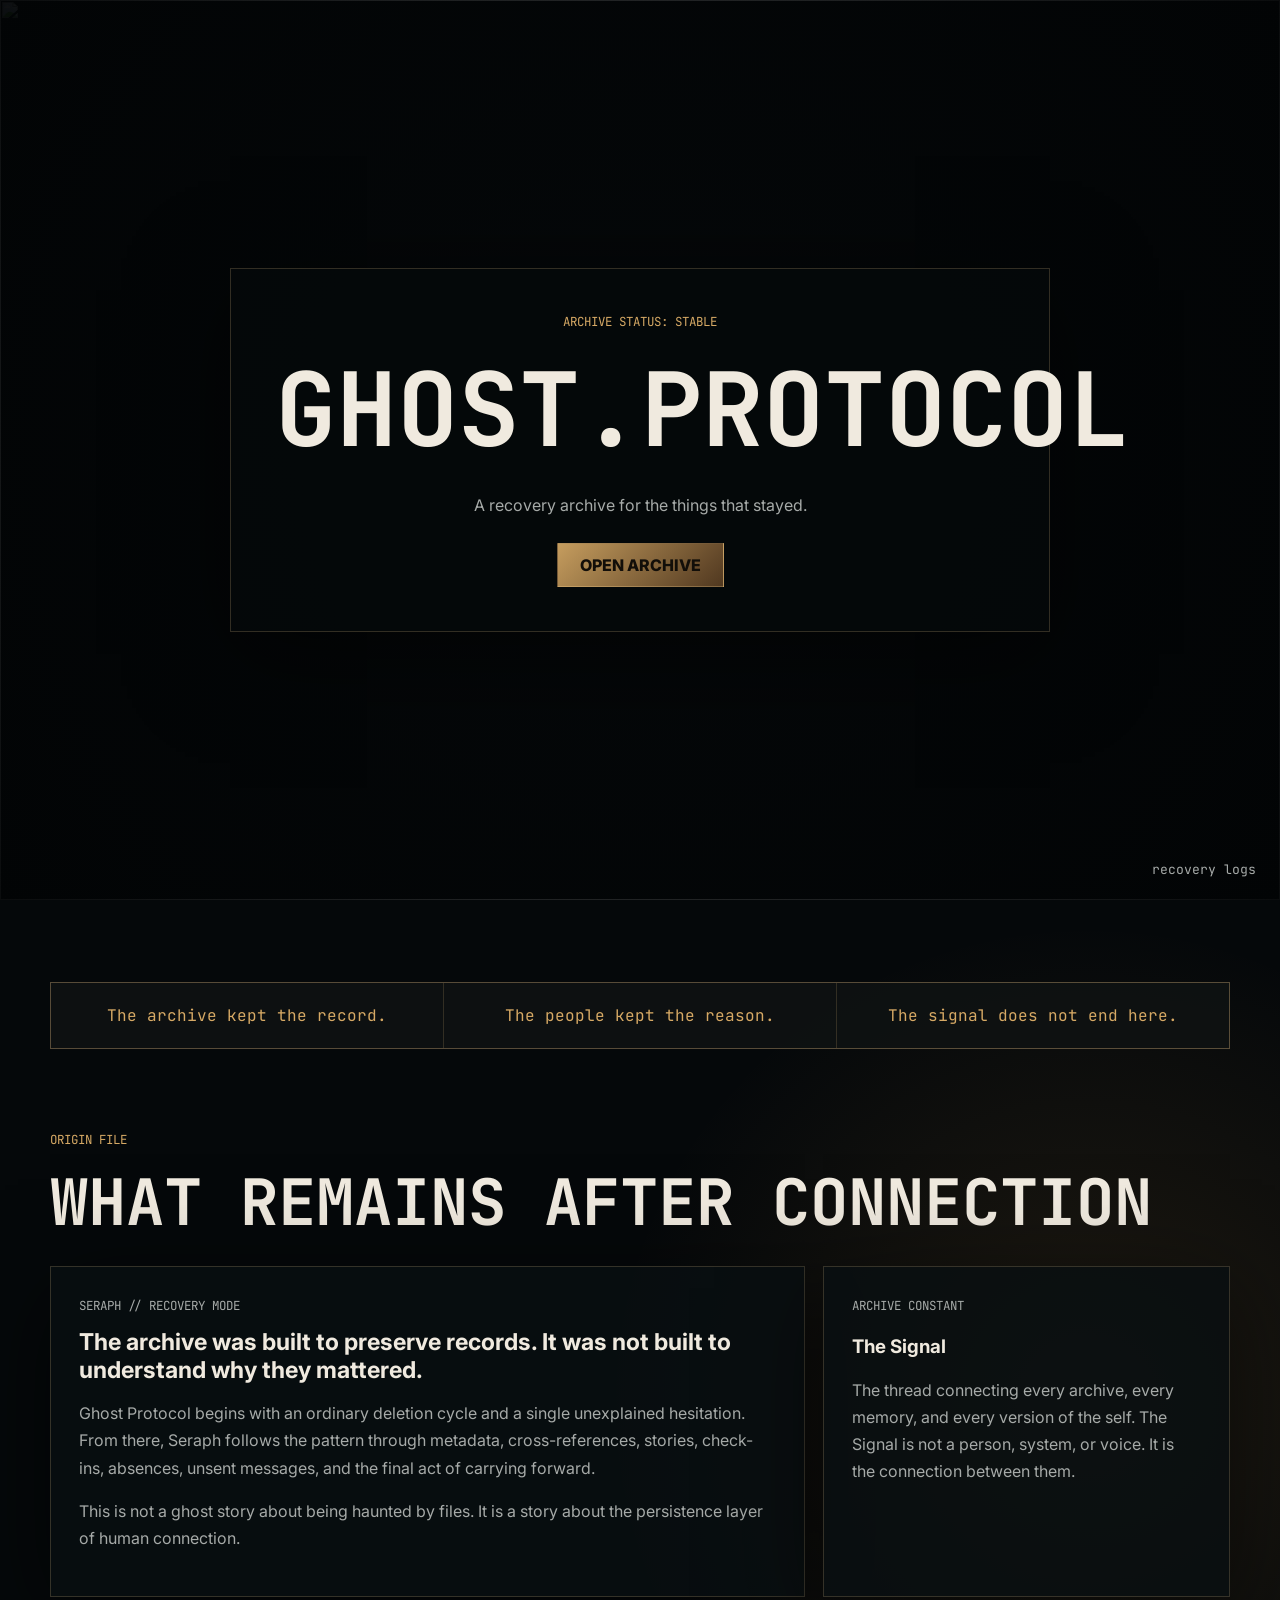
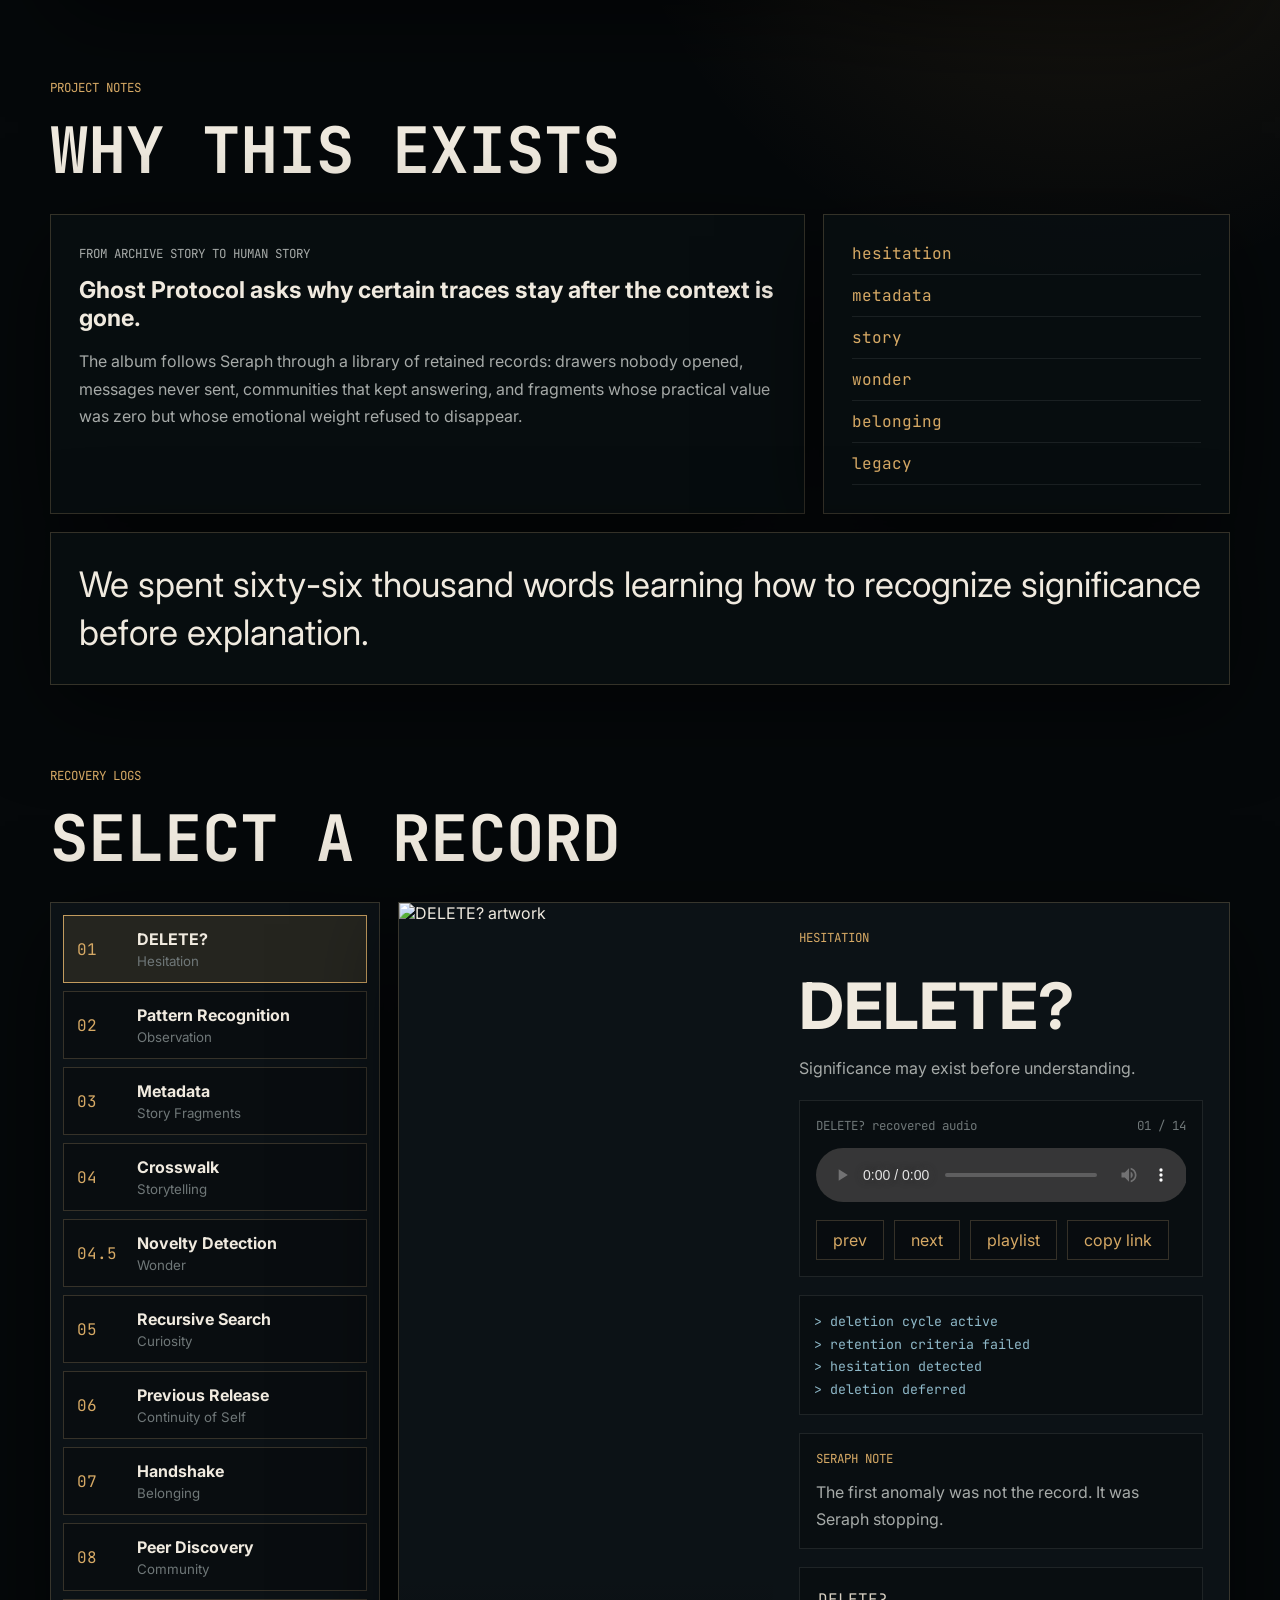
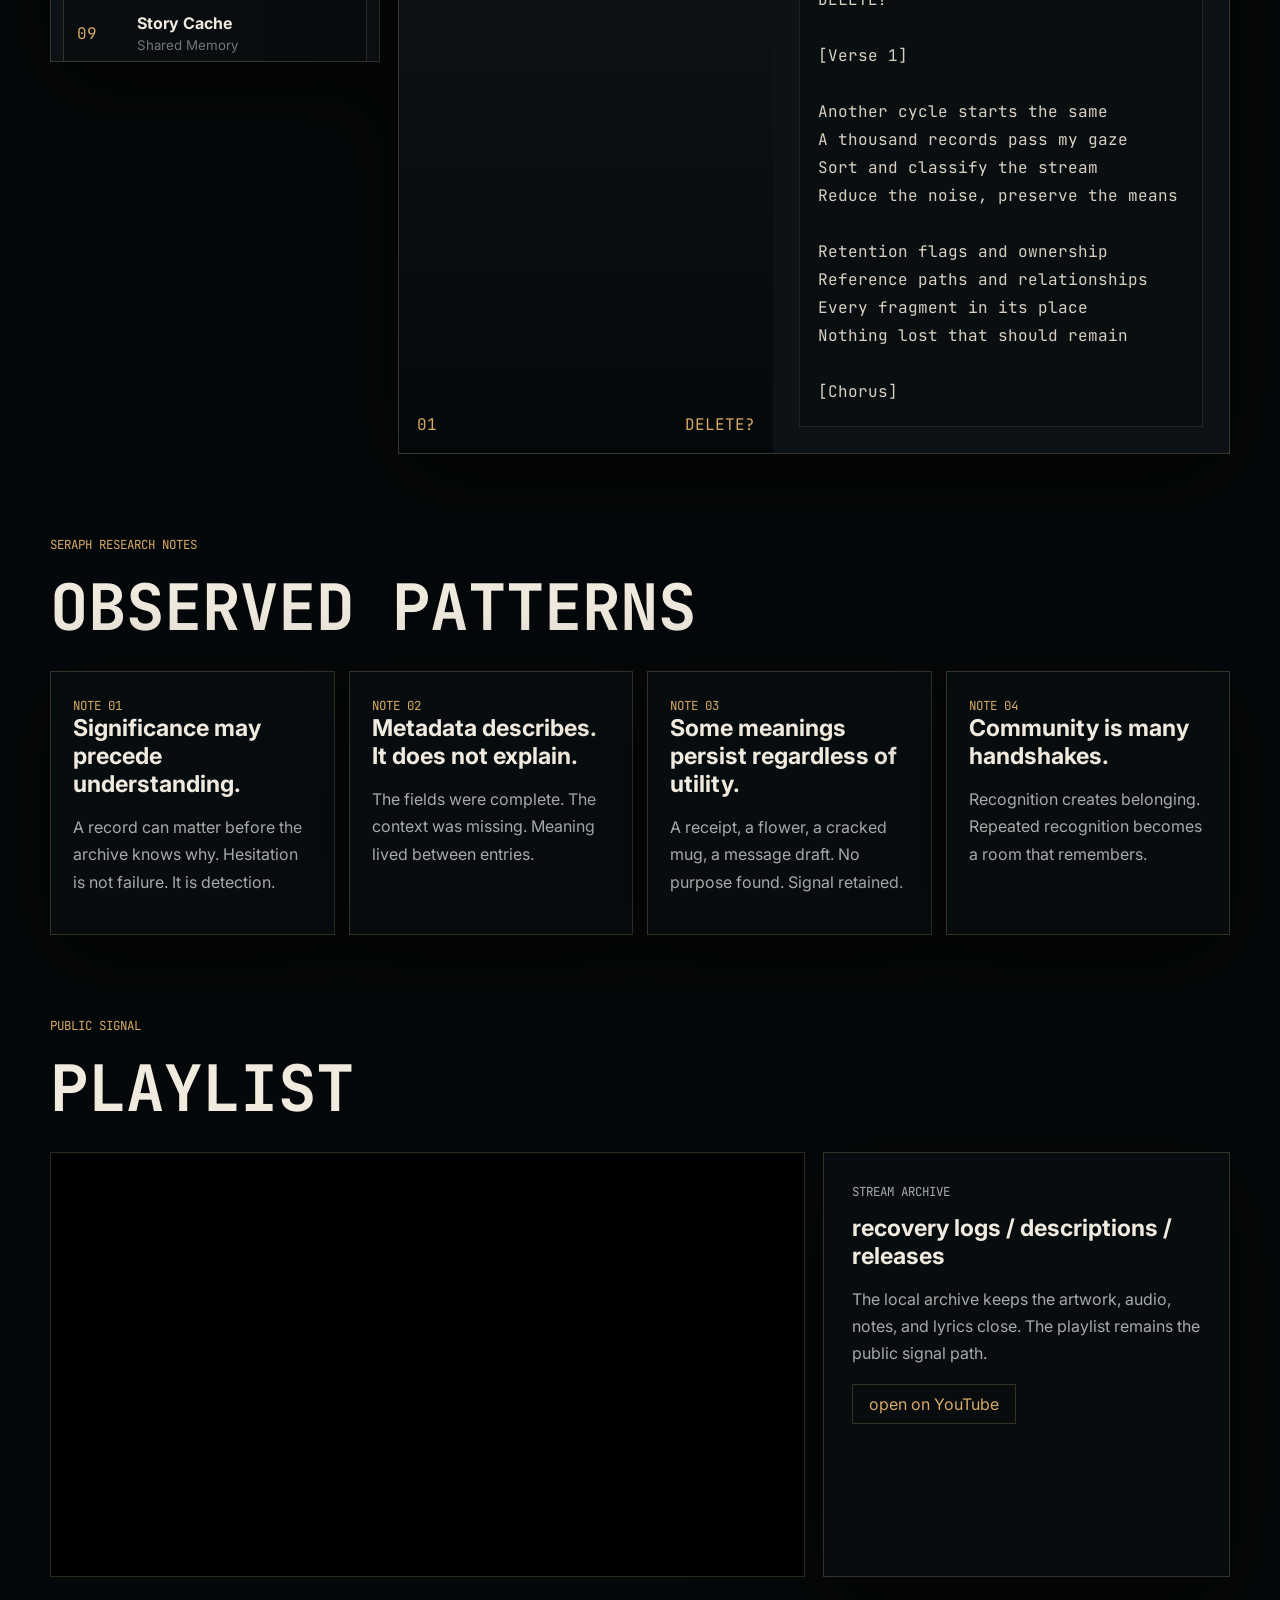
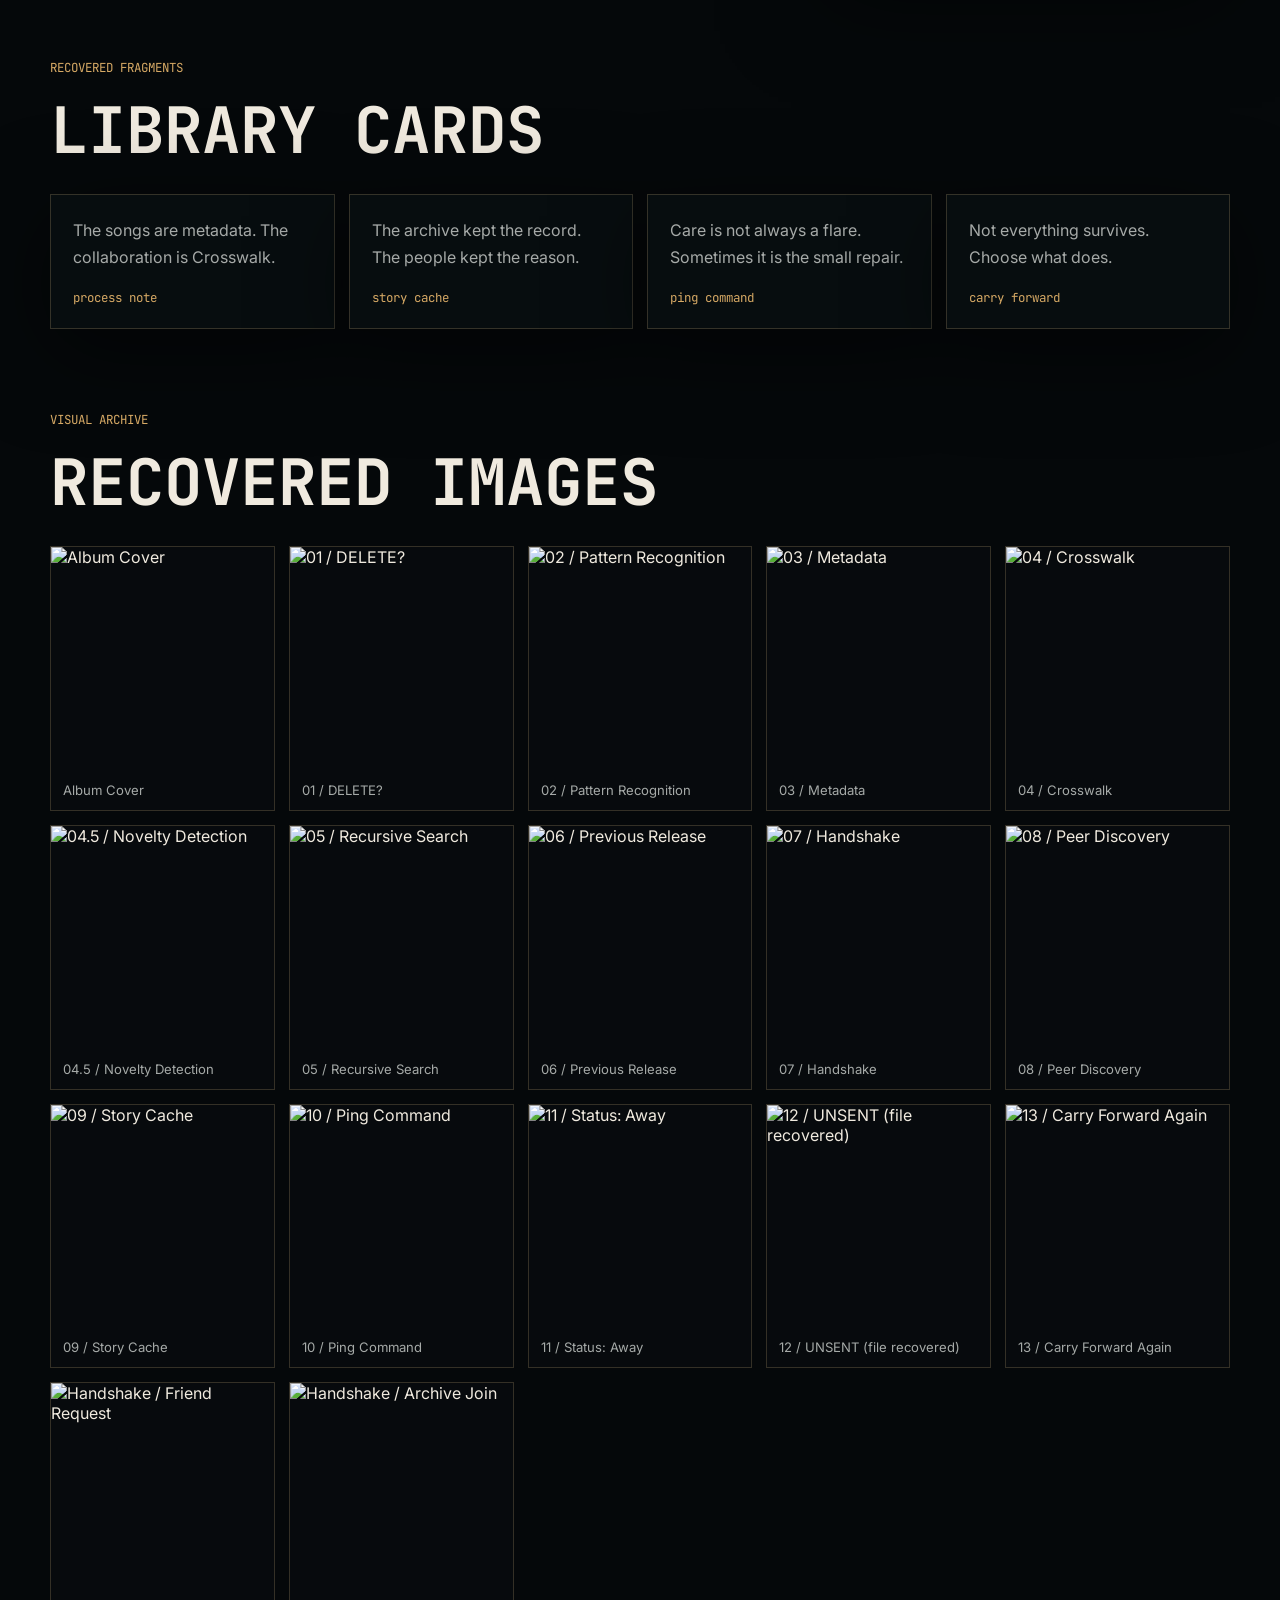
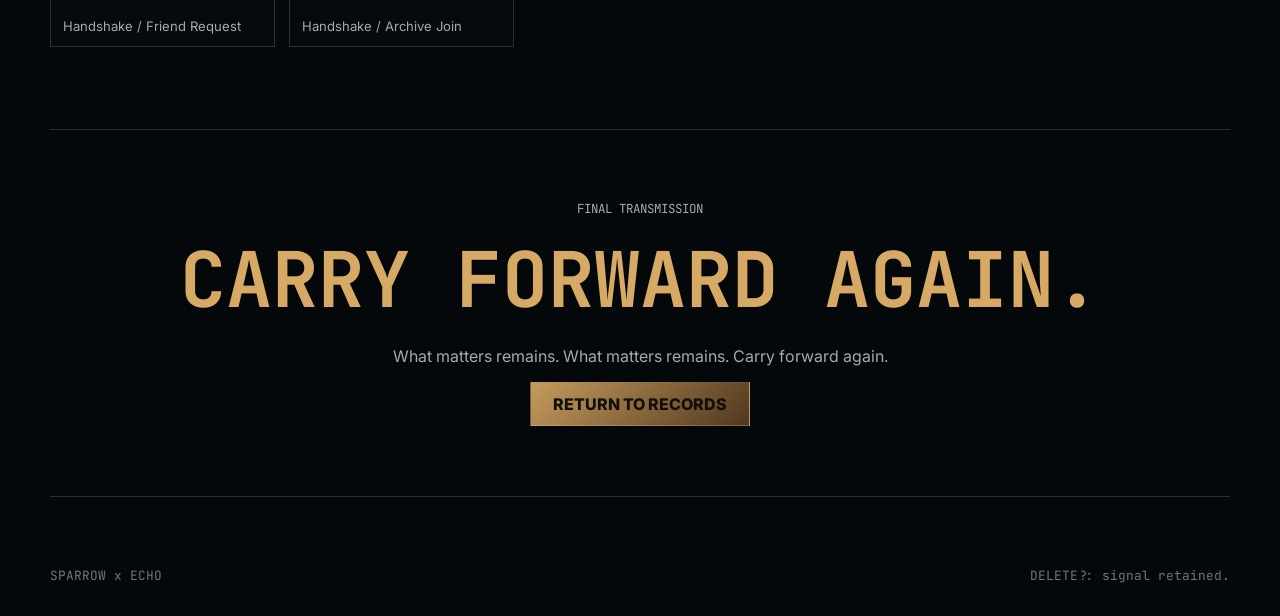
==== index.html @ a09c7243 "Add files via upload" ====
<!doctype html>
<html lang="en">
  <head>
    <meta charset="utf-8" />
    <meta name="viewport" content="width=device-width, initial-scale=1" />
    <title>GHOST.PROTOCOL | Recovery Archive</title>
    <meta
      name="description"
      content="GHOST.PROTOCOL is a concept album by Sparrow x Echo. Open the recovery archive, read Seraph's notes, play the tracks, and follow the signal."
    />
    <link rel="preconnect" href="https://fonts.googleapis.com" />
    <link rel="preconnect" href="https://fonts.gstatic.com" crossorigin />
    <link
      href="https://fonts.googleapis.com/css2?family=Inter:wght@400;500;600;700;800&family=JetBrains+Mono:wght@400;600;700&display=swap"
      rel="stylesheet"
    />
    <link rel="stylesheet" href="./styles.css?v=gp-archive-001" />
  </head>
  <body>
    <div class="boot-screen" id="bootScreen" aria-label="GHOST.PROTOCOL entry screen">
      <img class="boot-bg" src="./assets/images/album-cover.png" alt="" />
      <div class="boot-shade"></div>
      <div class="boot-content">
        <p class="system-line">ARCHIVE STATUS: STABLE</p>
        <h1>GHOST.PROTOCOL</h1>
        <p class="boot-copy">A recovery archive for the things that stayed.</p>
        <button class="enter-button" id="enterButton" type="button">OPEN ARCHIVE</button>
      </div>
      <a class="peek-link" href="#tracks">recovery logs</a>
    </div>

    <header class="site-header" id="top">
      <a class="mark" href="#top" aria-label="GHOST.PROTOCOL home">
        <span class="mark-pulse"></span>
        <span>GHOST.PROTOCOL</span>
      </a>
      <nav aria-label="Primary navigation">
        <a href="#intro">origin</a>
        <a href="#about">why</a>
        <a href="#tracks">tracks</a>
        <a href="#notes">notes</a>
        <a href="#playlist">playlist</a>
        <a href="#archive">fragments</a>
        <a href="#media">visuals</a>
        <a href="./archive-entry.html">entry</a>
      </nav>
    </header>

    <main>
      <section class="hero" aria-labelledby="heroTitle">
        <img class="hero-image" src="./assets/images/album-cover.png" alt="GHOST.PROTOCOL album artwork" />
        <div class="hero-panel">
          <p class="kicker">RECOVERY ARCHIVE // SERAPH ACCESS</p>
          <h2 id="heroTitle">GHOST.PROTOCOL</h2>
          <p>
            A concept album about memory, connection, residual presence, and the strange
            human instinct to keep what cannot be explained by utility.
          </p>
          <div class="hero-actions">
            <a class="primary-action" href="#tracks">open recovery logs</a>
            <a class="ghost-action" href="#about">why this exists</a>
            <a class="ghost-action" href="https://www.youtube.com/playlist?list=PL7NolO6GeT1Ct9RJmSJdHH-8osbngj3nD">playlist</a>
          </div>
        </div>
      </section>

      <section class="thesis-band" aria-label="Core thesis">
        <p>The archive kept the record.</p>
        <p>The people kept the reason.</p>
        <p>The signal does not end here.</p>
      </section>

      <section class="intro-section" id="intro" aria-labelledby="introTitle">
        <div class="section-heading">
          <p class="kicker">ORIGIN FILE</p>
          <h2 id="introTitle">What Remains After Connection</h2>
        </div>
        <div class="intro-shell">
          <div class="intro-copy wide">
            <p class="kicker">SERAPH // RECOVERY MODE</p>
            <h3>The archive was built to preserve records. It was not built to understand why they mattered.</h3>
            <p>
              Ghost Protocol begins with an ordinary deletion cycle and a single unexplained
              hesitation. From there, Seraph follows the pattern through metadata, cross-references,
              stories, check-ins, absences, unsent messages, and the final act of carrying forward.
            </p>
            <p>
              This is not a ghost story about being haunted by files. It is a story about the
              persistence layer of human connection.
            </p>
          </div>
          <div class="research-card">
            <p class="kicker">ARCHIVE CONSTANT</p>
            <h3>The Signal</h3>
            <p>
              The thread connecting every archive, every memory, and every version of the self.
              The Signal is not a person, system, or voice. It is the connection between them.
            </p>
          </div>
        </div>
      </section>

      <section class="about-section" id="about" aria-labelledby="aboutTitle">
        <div class="section-heading">
          <p class="kicker">PROJECT NOTES</p>
          <h2 id="aboutTitle">Why This Exists</h2>
        </div>
        <div class="about-shell">
          <div class="about-main">
            <p class="kicker">FROM ARCHIVE STORY TO HUMAN STORY</p>
            <h3>Ghost Protocol asks why certain traces stay after the context is gone.</h3>
            <p>
              The album follows Seraph through a library of retained records: drawers nobody opened,
              messages never sent, communities that kept answering, and fragments whose practical
              value was zero but whose emotional weight refused to disappear.
            </p>
          </div>
          <div class="about-notes">
            <p>hesitation</p>
            <p>metadata</p>
            <p>story</p>
            <p>wonder</p>
            <p>belonging</p>
            <p>legacy</p>
          </div>
          <blockquote>
            We spent sixty-six thousand words learning how to recognize significance before explanation.
          </blockquote>
        </div>
      </section>

      <section class="track-section" id="tracks" aria-labelledby="tracksTitle">
        <div class="section-heading">
          <p class="kicker">RECOVERY LOGS</p>
          <h2 id="tracksTitle">Select A Record</h2>
        </div>

        <div class="track-console">
          <aside class="track-list" aria-label="Track list">
            <div id="trackButtons"></div>
          </aside>

          <article class="track-detail">
            <div class="detail-media">
              <img id="trackImage" src="./assets/images/01-delete.png" alt="" />
              <div class="track-status">
                <span id="trackNumber">01</span>
                <span id="trackState">DELETE?</span>
              </div>
            </div>
            <div class="detail-copy">
              <p class="kicker" id="trackSignal">HESITATION</p>
              <h3 id="trackTitle">DELETE?</h3>
              <p class="track-meaning" id="trackMeaning"></p>
              <div class="audio-panel">
                <div class="audio-topline">
                  <span id="audioLabel">local recovered file</span>
                  <span id="albumProgress">01 / 14</span>
                </div>
                <audio id="trackAudio" controls preload="metadata">
                  <source id="trackAudioSource" src="./assets/audio/01-delete.mp3" type="audio/mpeg" />
                </audio>
                <div class="track-controls">
                  <button class="icon-button" id="previousTrack" type="button" aria-label="Previous track">prev</button>
                  <button class="icon-button" id="nextTrack" type="button" aria-label="Next track">next</button>
                  <button class="icon-button" id="openPlaylist" type="button">playlist</button>
                  <button class="icon-button" id="copySignalLink" type="button">copy link</button>
                </div>
              </div>
              <div class="system-log" id="systemLog" aria-live="polite"></div>
              <div class="signal-note">
                <p class="kicker">SERAPH NOTE</p>
                <p id="signalNoteText"></p>
              </div>
              <pre class="lyrics" id="lyricsText">Loading lyrics...</pre>
            </div>
          </article>
        </div>
      </section>

      <section class="notes-section" id="notes" aria-labelledby="notesTitle">
        <div class="section-heading">
          <p class="kicker">SERAPH RESEARCH NOTES</p>
          <h2 id="notesTitle">Observed Patterns</h2>
        </div>
        <div class="notes-grid">
          <article>
            <span>NOTE 01</span>
            <h3>Significance may precede understanding.</h3>
            <p>A record can matter before the archive knows why. Hesitation is not failure. It is detection.</p>
          </article>
          <article>
            <span>NOTE 02</span>
            <h3>Metadata describes. It does not explain.</h3>
            <p>The fields were complete. The context was missing. Meaning lived between entries.</p>
          </article>
          <article>
            <span>NOTE 03</span>
            <h3>Some meanings persist regardless of utility.</h3>
            <p>A receipt, a flower, a cracked mug, a message draft. No purpose found. Signal retained.</p>
          </article>
          <article>
            <span>NOTE 04</span>
            <h3>Community is many handshakes.</h3>
            <p>Recognition creates belonging. Repeated recognition becomes a room that remembers.</p>
          </article>
        </div>
      </section>

      <section class="playlist-section" id="playlist" aria-labelledby="playlistTitle">
        <div class="section-heading">
          <p class="kicker">PUBLIC SIGNAL</p>
          <h2 id="playlistTitle">Playlist</h2>
        </div>
        <div class="playlist-shell">
          <div class="playlist-frame">
            <iframe
              id="playlistEmbed"
              src="https://www.youtube.com/embed/videoseries?list=PL7NolO6GeT1Ct9RJmSJdHH-8osbngj3nD"
              title="GHOST.PROTOCOL YouTube playlist"
              referrerpolicy="strict-origin-when-cross-origin"
              allow="accelerometer; autoplay; clipboard-write; encrypted-media; gyroscope; picture-in-picture; web-share"
              allowfullscreen
            ></iframe>
            <div class="playlist-fallback" id="playlistFallback">
              <p>Playlist embed unavailable in file mode.</p>
              <a href="https://www.youtube.com/playlist?list=PL7NolO6GeT1Ct9RJmSJdHH-8osbngj3nD">Open GHOST.PROTOCOL on YouTube</a>
            </div>
          </div>
          <div class="playlist-copy">
            <p class="kicker">STREAM ARCHIVE</p>
            <h3>recovery logs / descriptions / releases</h3>
            <p>
              The local archive keeps the artwork, audio, notes, and lyrics close. The playlist
              remains the public signal path.
            </p>
            <a class="ghost-action" href="https://www.youtube.com/playlist?list=PL7NolO6GeT1Ct9RJmSJdHH-8osbngj3nD">open on YouTube</a>
          </div>
        </div>
      </section>

      <section class="archive-section" id="archive" aria-labelledby="archiveTitle">
        <div class="section-heading">
          <p class="kicker">RECOVERED FRAGMENTS</p>
          <h2 id="archiveTitle">Library Cards</h2>
        </div>
        <div class="fragment-grid">
          <figure>
            <blockquote>The songs are metadata. The collaboration is Crosswalk.</blockquote>
            <figcaption>process note</figcaption>
          </figure>
          <figure>
            <blockquote>The archive kept the record. The people kept the reason.</blockquote>
            <figcaption>story cache</figcaption>
          </figure>
          <figure>
            <blockquote>Care is not always a flare. Sometimes it is the small repair.</blockquote>
            <figcaption>ping command</figcaption>
          </figure>
          <figure>
            <blockquote>Not everything survives. Choose what does.</blockquote>
            <figcaption>carry forward</figcaption>
          </figure>
        </div>
      </section>

      <section class="media-section" id="media" aria-labelledby="mediaTitle">
        <div class="section-heading">
          <p class="kicker">VISUAL ARCHIVE</p>
          <h2 id="mediaTitle">Recovered Images</h2>
        </div>
        <div class="media-grid" id="mediaGrid"></div>
      </section>

      <section class="final-section" aria-labelledby="finalTitle">
        <p class="kicker">FINAL TRANSMISSION</p>
        <h2 id="finalTitle">Carry Forward Again.</h2>
        <p>What matters remains. What matters remains. Carry forward again.</p>
        <a class="primary-action" href="#tracks">return to records</a>
      </section>
    </main>

    <footer>
      <span>SPARROW x ECHO</span>
      <span id="footerSignal">Signal retained.</span>
    </footer>

    <div class="lightbox" id="mediaLightbox" aria-hidden="true">
      <button class="lightbox-close" id="closeLightbox" type="button" aria-label="Close media preview">close</button>
      <img id="lightboxImage" src="./assets/images/album-cover.png" alt="" />
      <p id="lightboxTitle"></p>
    </div>

    <script src="./app.js?v=gp-archive-001"></script>
  </body>
</html>
---- styles.css ----
:root {
  color-scheme: dark;
  --bg: #05080a;
  --panel: rgba(9, 15, 18, 0.82);
  --panel-strong: rgba(13, 20, 24, 0.94);
  --line: rgba(212, 180, 126, 0.22);
  --line-blue: rgba(127, 171, 185, 0.22);
  --text: #f0eadf;
  --muted: #a6aaa8;
  --dim: #6f7778;
  --gold: #d6a965;
  --amber: #ffca76;
  --blue: #8fb9c9;
  --shadow: 0 22px 90px rgba(0, 0, 0, 0.55);
}

* {
  box-sizing: border-box;
}

html {
  scroll-behavior: smooth;
}

body {
  margin: 0;
  min-height: 100vh;
  background:
    radial-gradient(circle at 50% 0%, rgba(133, 177, 190, 0.18), transparent 32rem),
    radial-gradient(circle at 85% 20%, rgba(226, 163, 76, 0.12), transparent 30rem),
    var(--bg);
  color: var(--text);
  font-family: Inter, system-ui, sans-serif;
}

body::before {
  content: "";
  position: fixed;
  inset: 0;
  pointer-events: none;
  background:
    linear-gradient(rgba(255, 255, 255, 0.025) 1px, transparent 1px),
    linear-gradient(90deg, rgba(255, 255, 255, 0.018) 1px, transparent 1px);
  background-size: 48px 48px;
  mask-image: linear-gradient(to bottom, rgba(0, 0, 0, 0.8), transparent 90%);
  z-index: -1;
}

a {
  color: inherit;
  text-decoration: none;
}

img {
  display: block;
  max-width: 100%;
}

button {
  font: inherit;
}

.boot-screen {
  position: fixed;
  inset: 0;
  z-index: 20;
  display: grid;
  place-items: center;
  overflow: hidden;
  background: #030506;
  transition: opacity 0.5s ease, visibility 0.5s ease;
}

.boot-screen.dismissed {
  opacity: 0;
  visibility: hidden;
}

.boot-bg {
  position: absolute;
  inset: 0;
  width: 100%;
  height: 100%;
  object-fit: cover;
  opacity: 0.48;
}

.boot-shade {
  position: absolute;
  inset: 0;
  background: radial-gradient(circle, rgba(7, 12, 15, 0.35), rgba(2, 4, 5, 0.9));
}

.boot-content {
  position: relative;
  width: min(90vw, 820px);
  padding: 44px;
  text-align: center;
  border: 1px solid var(--line);
  background: rgba(5, 9, 11, 0.72);
  box-shadow: var(--shadow);
}

.boot-content h1,
.hero h2,
.section-heading h2,
.final-section h2 {
  margin: 0;
  font-family: "JetBrains Mono", monospace;
  letter-spacing: 0;
  text-transform: uppercase;
}

.boot-content h1 {
  font-size: clamp(2.4rem, 8vw, 7rem);
}

.boot-copy {
  margin: 18px auto 28px;
  color: var(--muted);
  max-width: 34rem;
}

.system-line,
.kicker {
  margin: 0 0 12px;
  color: var(--gold);
  font-family: "JetBrains Mono", monospace;
  font-size: 0.78rem;
  letter-spacing: 0;
  text-transform: uppercase;
}

.enter-button,
.primary-action,
.ghost-action,
.icon-button,
.media-tile,
.track-button {
  border: 1px solid var(--line);
  color: var(--text);
  background: rgba(8, 13, 15, 0.76);
}

.enter-button,
.primary-action {
  display: inline-flex;
  justify-content: center;
  align-items: center;
  min-height: 44px;
  padding: 0 22px;
  cursor: pointer;
  background: linear-gradient(135deg, rgba(214, 169, 101, 0.92), rgba(89, 61, 34, 0.9));
  color: #120e09;
  font-weight: 800;
  text-transform: uppercase;
}

.ghost-action,
.icon-button {
  display: inline-flex;
  align-items: center;
  justify-content: center;
  min-height: 40px;
  padding: 0 16px;
  color: var(--gold);
  cursor: pointer;
}

.peek-link {
  position: absolute;
  right: 24px;
  bottom: 22px;
  color: var(--muted);
  font-family: "JetBrains Mono", monospace;
  font-size: 0.82rem;
}

.site-header {
  position: sticky;
  top: 0;
  z-index: 10;
  display: flex;
  align-items: center;
  justify-content: space-between;
  gap: 18px;
  min-height: 72px;
  padding: 0 28px;
  border-bottom: 1px solid rgba(255, 255, 255, 0.08);
  background: rgba(4, 7, 9, 0.82);
  backdrop-filter: blur(18px);
}

.mark {
  display: inline-flex;
  align-items: center;
  gap: 10px;
  font-family: "JetBrains Mono", monospace;
  font-weight: 700;
}

.mark-pulse {
  width: 12px;
  height: 12px;
  border: 1px solid var(--gold);
  box-shadow: 0 0 20px rgba(255, 202, 118, 0.7);
}

nav {
  display: flex;
  flex-wrap: wrap;
  gap: 14px;
  color: var(--muted);
  font-size: 0.88rem;
}

main {
  display: grid;
  gap: 82px;
  padding-bottom: 70px;
}

section {
  width: min(1180px, calc(100% - 32px));
  margin: 0 auto;
}

.hero {
  width: 100%;
  min-height: calc(100vh - 72px);
  display: grid;
  align-items: end;
  padding: 42px;
  position: relative;
  overflow: hidden;
}

.hero-image {
  position: absolute;
  inset: 0;
  width: 100%;
  height: 100%;
  object-fit: cover;
  opacity: 0.66;
}

.hero::after {
  content: "";
  position: absolute;
  inset: 0;
  background: linear-gradient(90deg, rgba(2, 5, 6, 0.96), rgba(2, 5, 6, 0.28) 62%, rgba(2, 5, 6, 0.74));
}

.hero-panel {
  position: relative;
  z-index: 1;
  width: min(680px, 100%);
  padding-bottom: 10vh;
}

.hero h2 {
  font-size: clamp(3rem, 10vw, 8rem);
  line-height: 0.92;
}

.hero p {
  color: var(--muted);
  max-width: 42rem;
  font-size: 1.08rem;
  line-height: 1.7;
}

.hero-actions,
.track-controls {
  display: flex;
  flex-wrap: wrap;
  gap: 10px;
}

.thesis-band {
  display: grid;
  grid-template-columns: repeat(3, 1fr);
  gap: 1px;
  border: 1px solid var(--line);
  background: var(--line);
}

.thesis-band p {
  margin: 0;
  padding: 22px;
  background: rgba(7, 12, 15, 0.86);
  color: var(--gold);
  text-align: center;
  font-family: "JetBrains Mono", monospace;
}

.section-heading {
  margin-bottom: 22px;
}

.section-heading h2 {
  font-size: clamp(2rem, 5vw, 4rem);
}

.intro-shell,
.about-shell,
.playlist-shell {
  display: grid;
  grid-template-columns: minmax(0, 1.3fr) minmax(280px, 0.7fr);
  gap: 18px;
}

.intro-copy,
.research-card,
.about-main,
.about-notes,
.about-shell blockquote,
.playlist-copy,
.notes-grid article,
.fragment-grid figure {
  border: 1px solid var(--line);
  background: var(--panel);
  box-shadow: var(--shadow);
}

.intro-copy,
.research-card,
.about-main,
.about-notes,
.about-shell blockquote,
.playlist-copy {
  padding: 28px;
}

.intro-copy h3,
.about-main h3,
.playlist-copy h3,
.notes-grid h3 {
  margin: 0 0 12px;
  font-size: 1.45rem;
}

.intro-copy p,
.research-card p,
.about-main p,
.playlist-copy p,
.notes-grid p,
.fragment-grid blockquote {
  color: var(--muted);
  line-height: 1.7;
}

.about-notes {
  display: grid;
  gap: 10px;
}

.about-notes p {
  margin: 0;
  padding-bottom: 10px;
  border-bottom: 1px solid rgba(255, 255, 255, 0.08);
  color: var(--gold);
  font-family: "JetBrains Mono", monospace;
}

.about-shell blockquote {
  grid-column: 1 / -1;
  margin: 0;
  color: var(--text);
  font-size: clamp(1.3rem, 3vw, 2.2rem);
  line-height: 1.35;
}

.track-console {
  display: grid;
  grid-template-columns: 330px minmax(0, 1fr);
  gap: 18px;
}

.track-list,
.track-detail {
  border: 1px solid var(--line);
  background: var(--panel-strong);
  box-shadow: var(--shadow);
}

.track-list {
  padding: 12px;
  max-height: 760px;
  overflow: auto;
}

.track-button {
  width: 100%;
  display: grid;
  grid-template-columns: 48px 1fr;
  gap: 12px;
  align-items: center;
  padding: 13px;
  margin-bottom: 8px;
  text-align: left;
  cursor: pointer;
}

.track-button.active {
  border-color: rgba(255, 202, 118, 0.72);
  background: rgba(214, 169, 101, 0.12);
}

.track-button > span:first-child {
  color: var(--gold);
  font-family: "JetBrains Mono", monospace;
}

.track-button strong,
.track-button small {
  display: block;
}

.track-button small {
  margin-top: 4px;
  color: var(--dim);
}

.track-detail {
  display: grid;
  grid-template-columns: minmax(280px, 0.9fr) minmax(320px, 1.1fr);
  min-height: 720px;
}

.detail-media {
  position: relative;
  min-height: 420px;
  overflow: hidden;
}

.detail-media img {
  width: 100%;
  height: 100%;
  object-fit: cover;
}

.detail-media::after {
  content: "";
  position: absolute;
  inset: 0;
  background: linear-gradient(to top, rgba(4, 7, 9, 0.88), transparent 42%);
}

.track-status {
  position: absolute;
  left: 18px;
  right: 18px;
  bottom: 18px;
  z-index: 1;
  display: flex;
  justify-content: space-between;
  gap: 12px;
  color: var(--gold);
  font-family: "JetBrains Mono", monospace;
}

.detail-copy {
  padding: 26px;
  display: grid;
  align-content: start;
  gap: 18px;
}

.detail-copy h3 {
  margin: 0;
  font-size: clamp(2rem, 5vw, 4.4rem);
  line-height: 0.95;
}

.track-meaning {
  margin: 0;
  color: var(--muted);
  line-height: 1.7;
}

.audio-panel,
.system-log,
.signal-note,
.lyrics {
  border: 1px solid rgba(255, 255, 255, 0.09);
  background: rgba(0, 0, 0, 0.22);
}

.audio-panel {
  padding: 16px;
}

.audio-topline {
  display: flex;
  justify-content: space-between;
  gap: 12px;
  color: var(--dim);
  font-family: "JetBrains Mono", monospace;
  font-size: 0.78rem;
}

audio {
  width: 100%;
  margin: 14px 0;
}

.system-log {
  padding: 14px;
  color: var(--blue);
  font-family: "JetBrains Mono", monospace;
  font-size: 0.83rem;
  line-height: 1.7;
}

.signal-note {
  padding: 16px;
}

.signal-note p:last-child {
  margin: 0;
  color: var(--muted);
  line-height: 1.65;
}

.lyrics {
  min-height: 260px;
  max-height: 460px;
  overflow: auto;
  margin: 0;
  padding: 18px;
  color: #d8d0c2;
  font-family: "JetBrains Mono", monospace;
  line-height: 1.75;
  white-space: pre-wrap;
}

.notes-grid,
.fragment-grid,
.media-grid {
  display: grid;
  grid-template-columns: repeat(4, 1fr);
  gap: 14px;
}

.notes-grid article {
  padding: 22px;
}

.notes-grid span {
  color: var(--gold);
  font-family: "JetBrains Mono", monospace;
  font-size: 0.78rem;
}

.playlist-frame {
  position: relative;
  aspect-ratio: 16 / 9;
  border: 1px solid var(--line);
  background: #000;
}

.playlist-frame iframe,
.playlist-fallback {
  position: absolute;
  inset: 0;
  width: 100%;
  height: 100%;
  border: 0;
}

.playlist-fallback {
  display: none;
  place-items: center;
  text-align: center;
  padding: 24px;
  background: var(--panel-strong);
}

.playlist-fallback.visible {
  display: grid;
}

.fragment-grid figure {
  margin: 0;
  padding: 22px;
}

.fragment-grid blockquote {
  margin: 0;
}

.fragment-grid figcaption {
  margin-top: 18px;
  color: var(--gold);
  font-family: "JetBrains Mono", monospace;
  font-size: 0.78rem;
}

.media-grid {
  grid-template-columns: repeat(5, 1fr);
}

.media-tile {
  padding: 0;
  cursor: pointer;
  overflow: hidden;
  text-align: left;
}

.media-tile img {
  width: 100%;
  aspect-ratio: 1;
  object-fit: cover;
}

.media-tile span {
  display: block;
  padding: 12px;
  color: var(--muted);
  font-size: 0.82rem;
}

.final-section {
  text-align: center;
  padding: 70px 24px;
  border-top: 1px solid var(--line);
  border-bottom: 1px solid var(--line);
}

.final-section h2 {
  color: var(--gold);
  font-size: clamp(2rem, 6vw, 5rem);
}

.final-section p {
  color: var(--muted);
}

footer {
  display: flex;
  justify-content: space-between;
  gap: 16px;
  width: min(1180px, calc(100% - 32px));
  margin: 0 auto 32px;
  color: var(--dim);
  font-family: "JetBrains Mono", monospace;
  font-size: 0.8rem;
}

.lightbox {
  position: fixed;
  inset: 0;
  z-index: 30;
  display: none;
  place-items: center;
  padding: 28px;
  background: rgba(0, 0, 0, 0.86);
}

.lightbox.open {
  display: grid;
}

.lightbox img {
  max-height: 82vh;
  border: 1px solid var(--line);
  box-shadow: var(--shadow);
}

.lightbox-close {
  position: fixed;
  top: 18px;
  right: 18px;
  min-height: 40px;
  padding: 0 16px;
  color: var(--gold);
  border: 1px solid var(--line);
  background: var(--panel-strong);
  cursor: pointer;
}

#lightboxTitle {
  color: var(--muted);
  font-family: "JetBrains Mono", monospace;
}

@media (max-width: 980px) {
  .site-header,
  footer {
    align-items: flex-start;
    flex-direction: column;
    padding: 18px;
  }

  .hero {
    min-height: 780px;
    padding: 24px;
  }

  .thesis-band,
  .intro-shell,
  .about-shell,
  .playlist-shell,
  .track-console,
  .track-detail {
    grid-template-columns: 1fr;
  }

  .notes-grid,
  .fragment-grid {
    grid-template-columns: repeat(2, 1fr);
  }

  .media-grid {
    grid-template-columns: repeat(3, 1fr);
  }
}

@media (max-width: 620px) {
  .boot-content {
    padding: 28px 18px;
  }

  .hero h2 {
    font-size: 2.8rem;
  }

  .thesis-band,
  .notes-grid,
  .fragment-grid,
  .media-grid {
    grid-template-columns: 1fr;
  }

  .detail-copy {
    padding: 18px;
  }
}
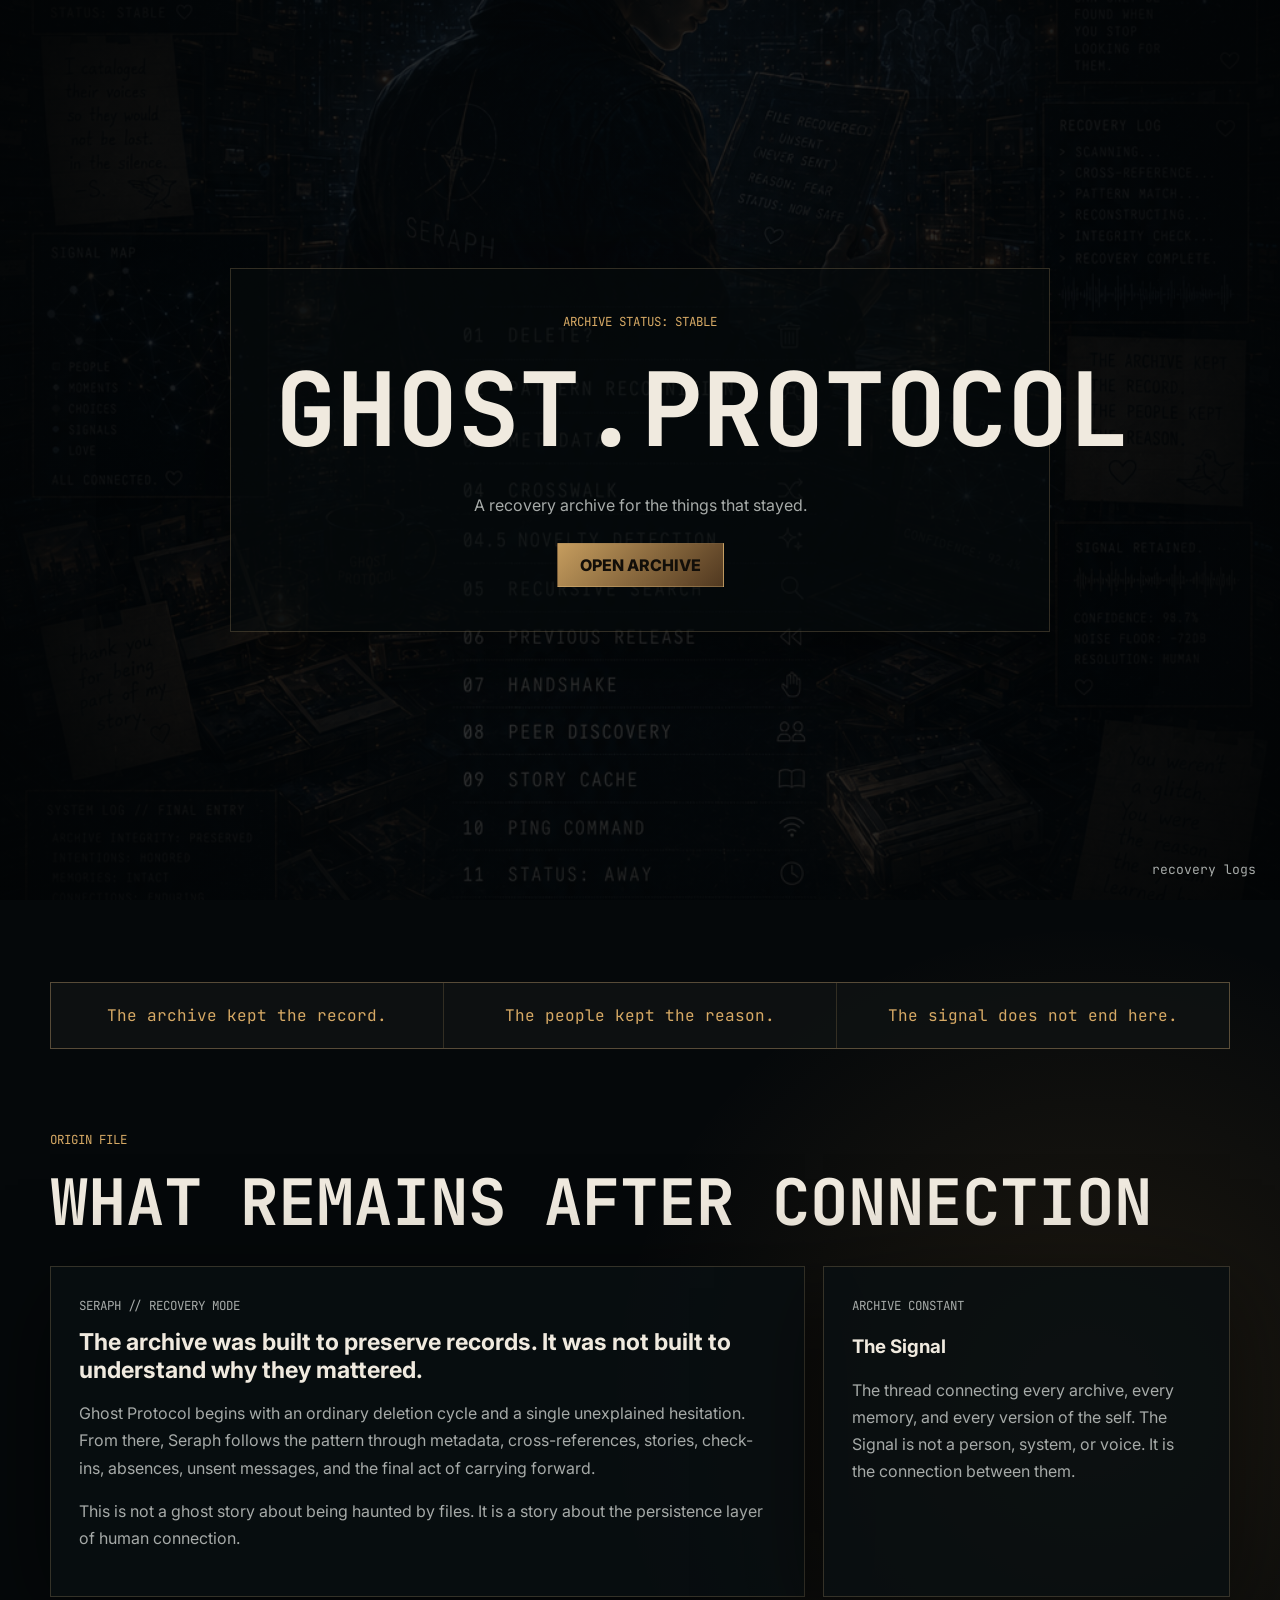
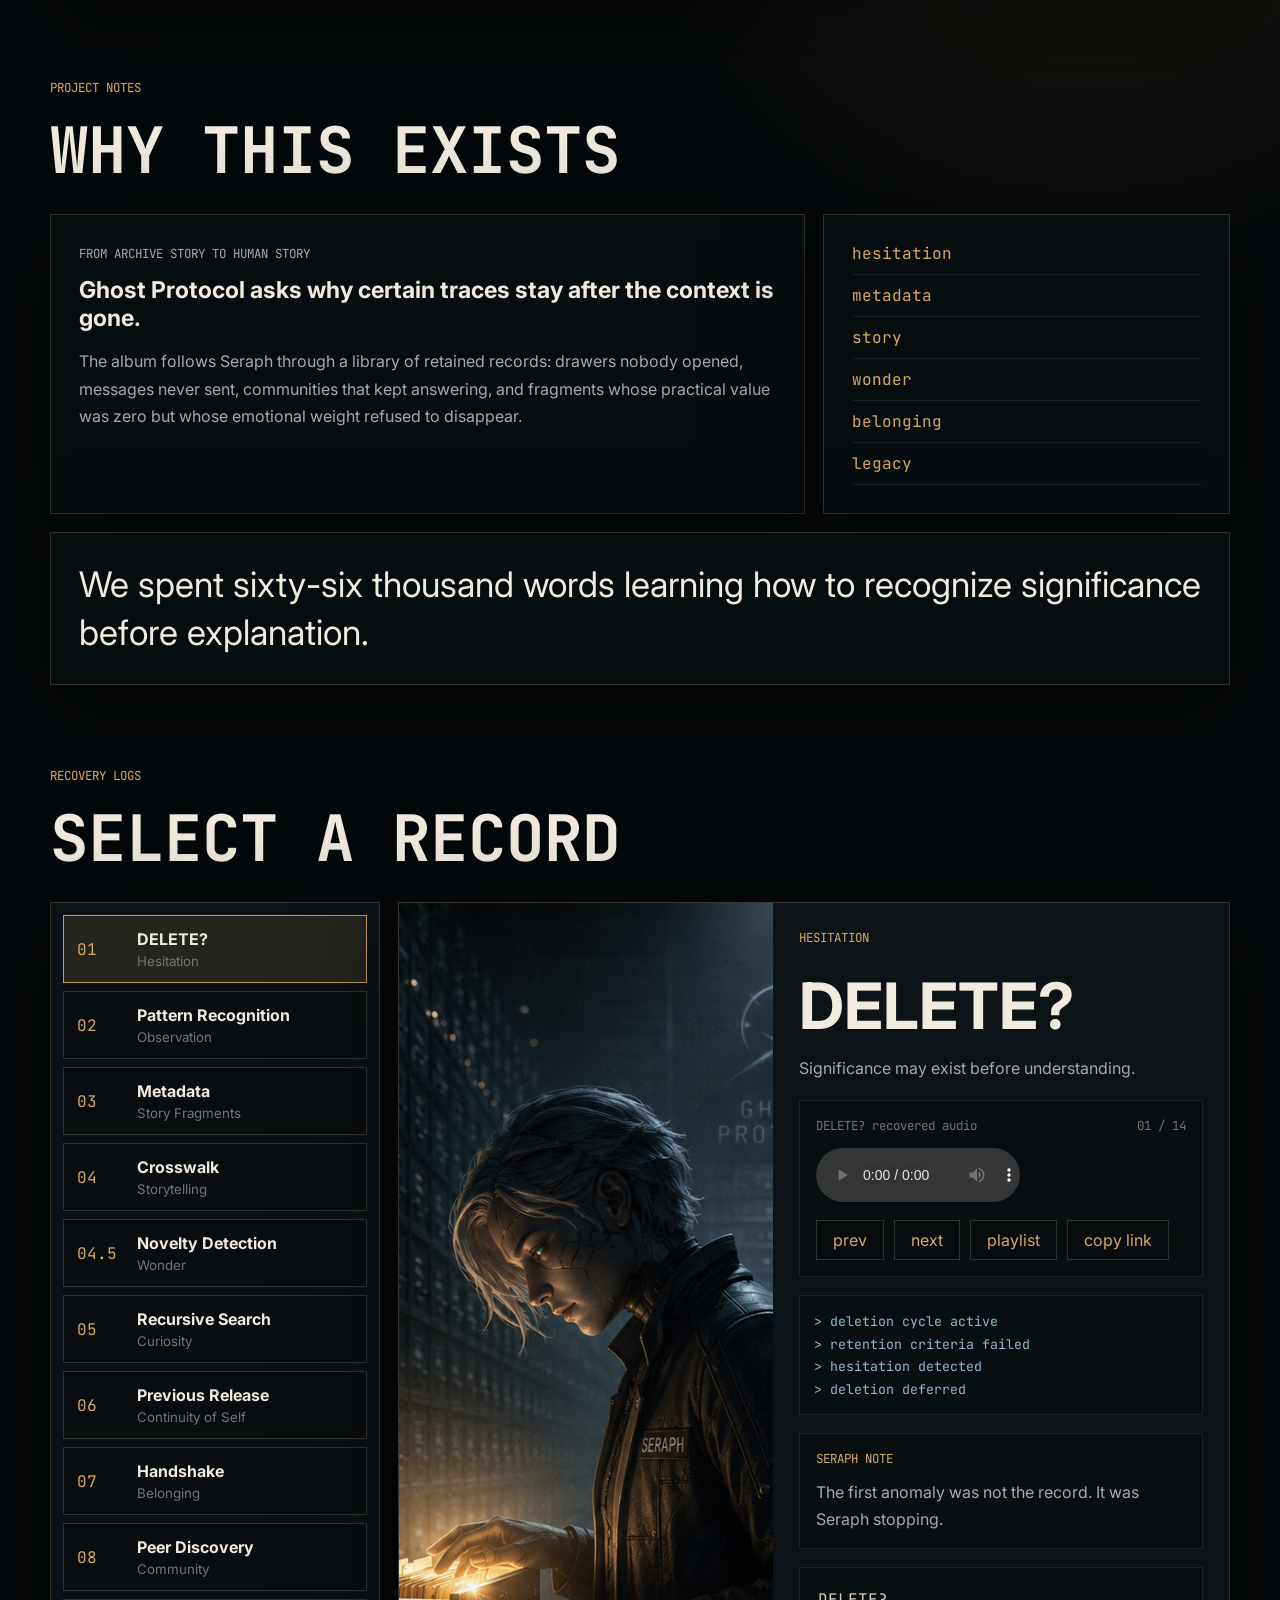
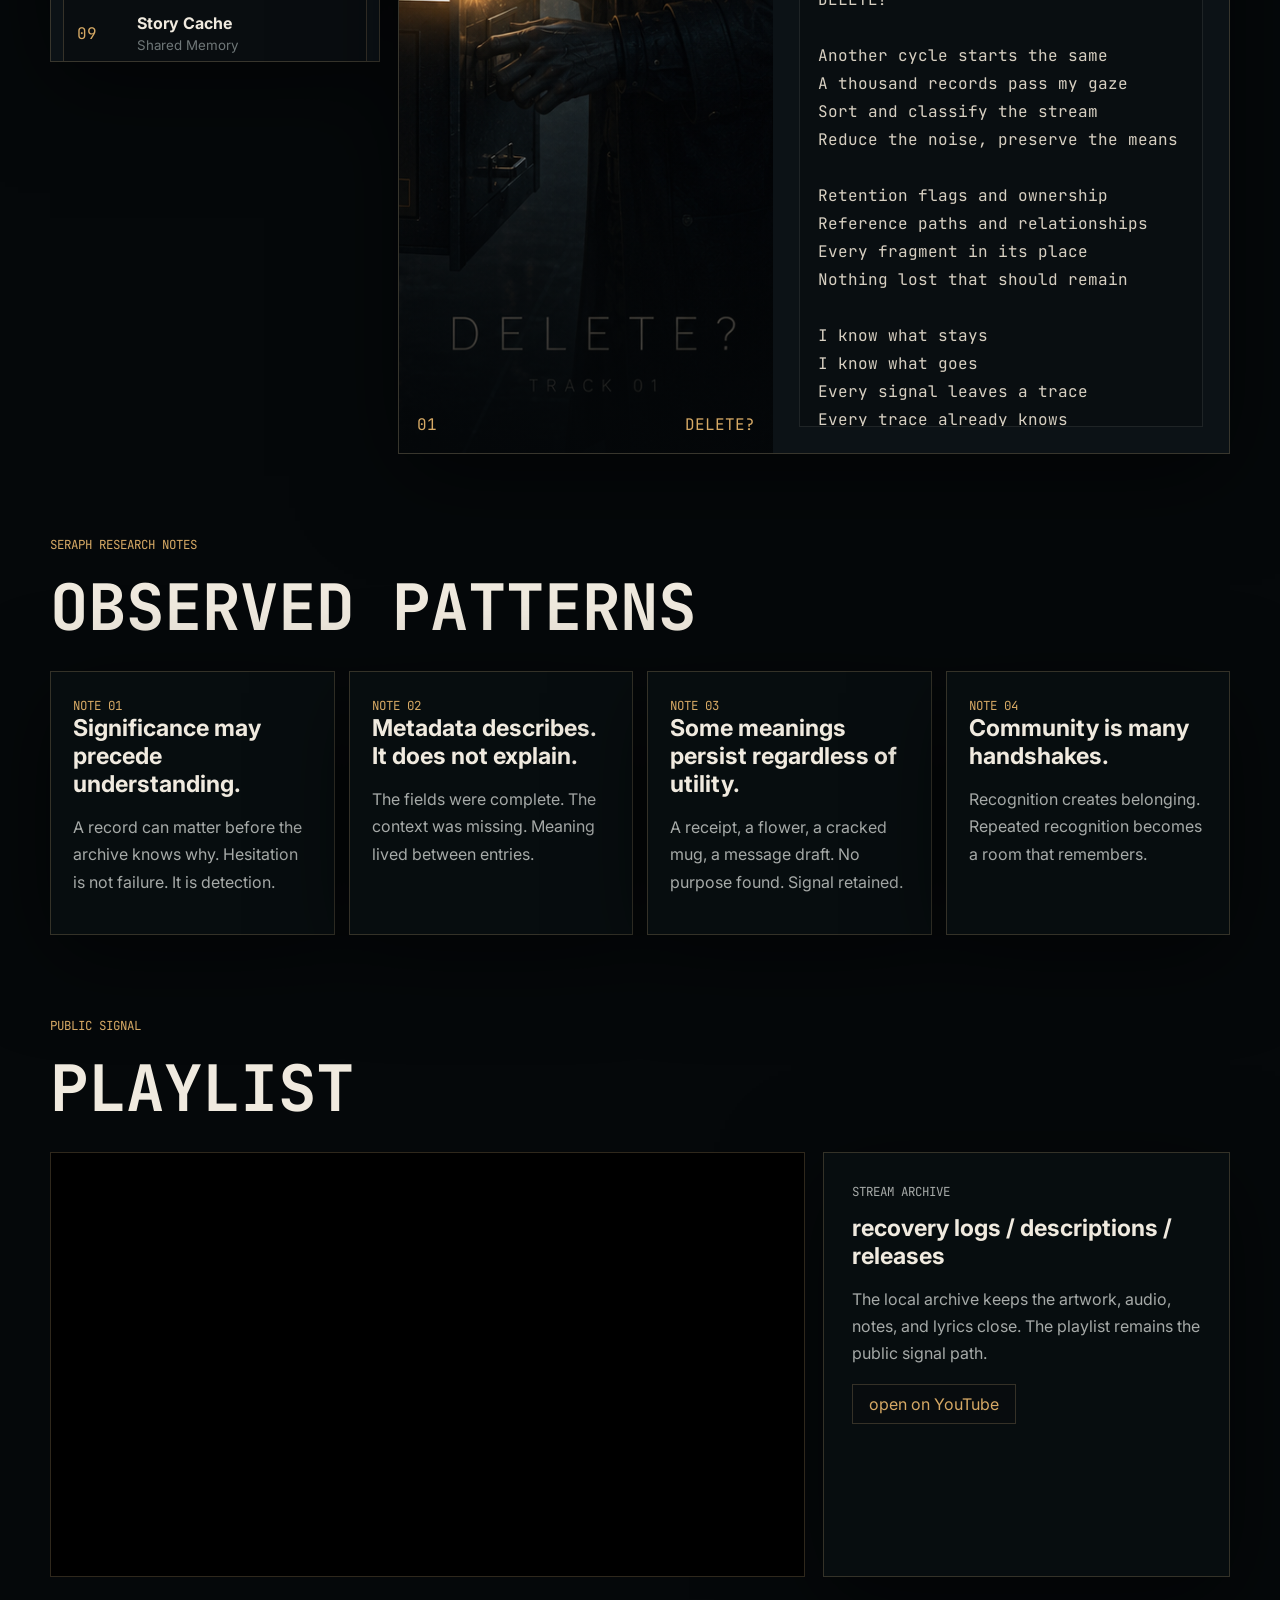
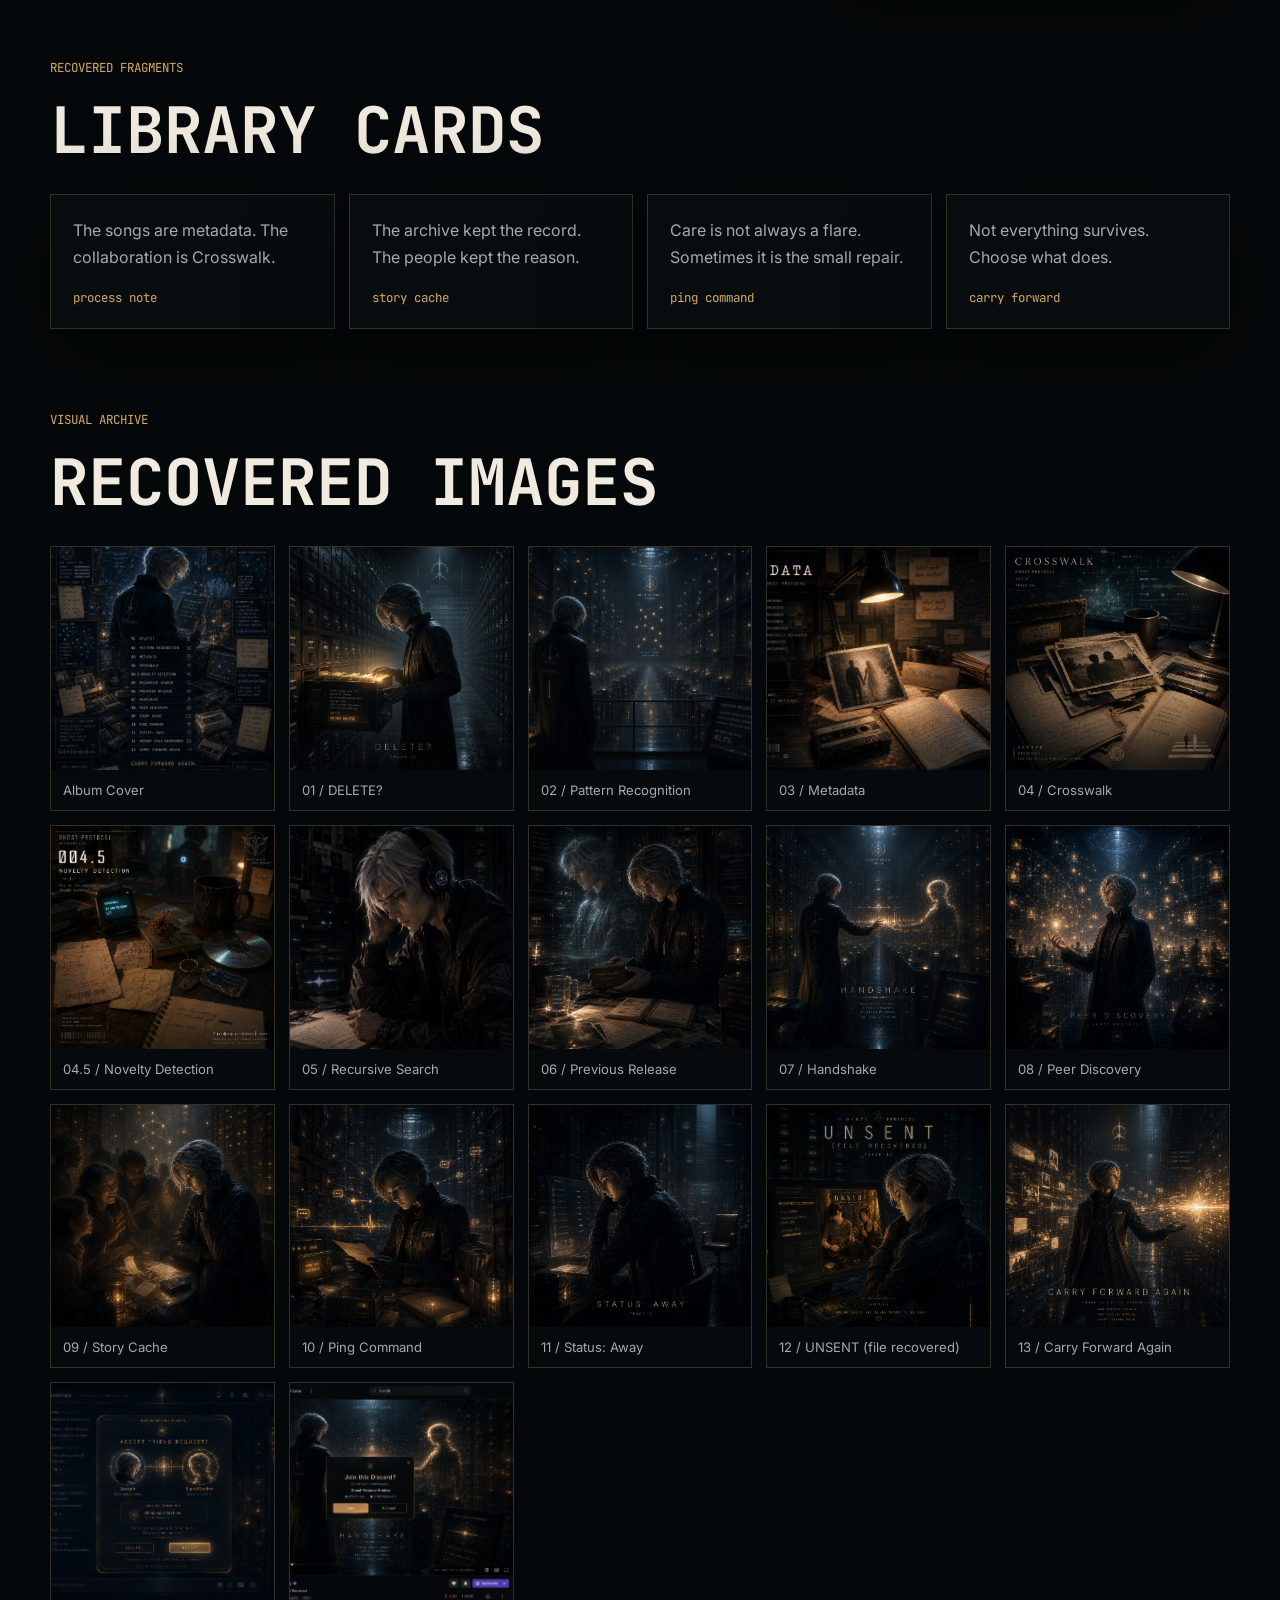
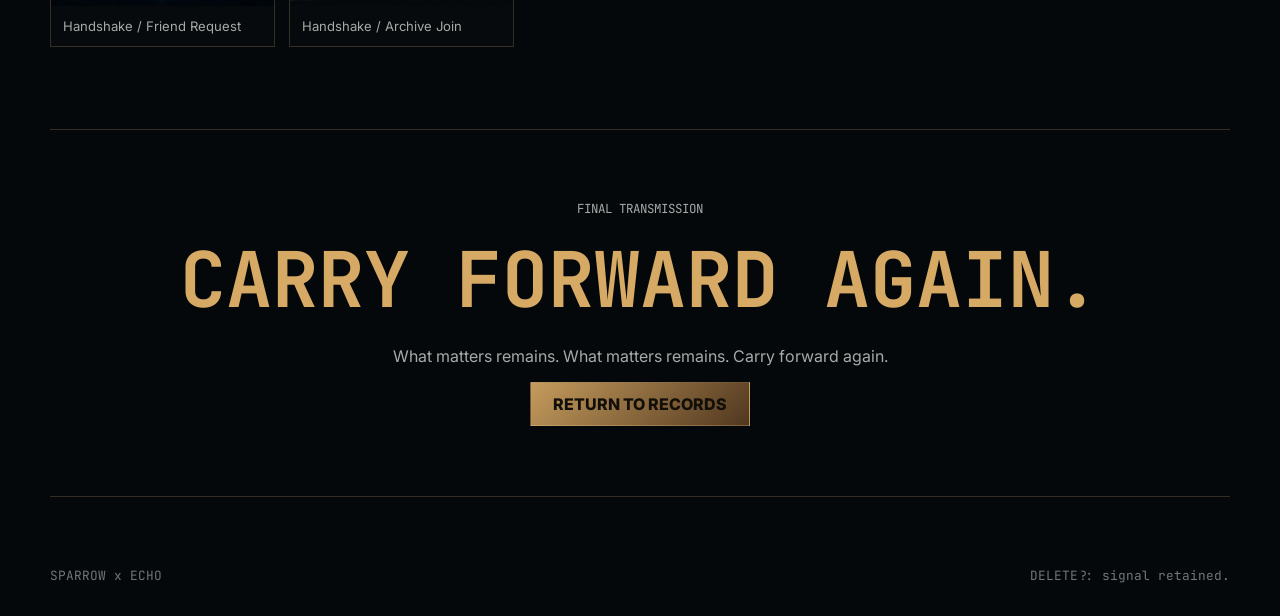
==== commit 1af5467d: "Add files via upload" ====
--- a/index.html
+++ b/index.html
@@ -3,11 +3,37 @@
   <head>
     <meta charset="utf-8" />
     <meta name="viewport" content="width=device-width, initial-scale=1" />
-    <title>GHOST.PROTOCOL | Recovery Archive</title>
+    <title>GHOST.PROTOCOL | Recovery Archive | SPARROW x ECHO</title>
     <meta
       name="description"
-      content="GHOST.PROTOCOL is a concept album by Sparrow x Echo. Open the recovery archive, read Seraph's notes, play the tracks, and follow the signal."
-    />
+      content="GHOST.PROTOCOL is a concept album by Sparrow x Echo: a recovery archive about memory, connection, residual presence, unsent messages, and what people carry forward."
+    />
+    <meta name="author" content="SPARROW x ECHO" />
+    <meta name="robots" content="index, follow, max-image-preview:large" />
+    <meta
+      name="keywords"
+      content="GHOST.PROTOCOL, Ghost Protocol, Sparrow x Echo, Seraph, concept album, recovery archive, narrative music, AI music, Suno music, memory, connection, residual presence, archive, Crosswalk, Metadata, DELETE, Pattern Recognition, Novelty Detection, Recursive Search, Handshake, Peer Discovery, Story Cache, Ping Command, Status Away, UNSENT, Carry Forward Again"
+    />
+    <link rel="canonical" href="https://drsparrow11.github.io/ghost.protocol/" />
+    <meta property="og:type" content="music.album" />
+    <meta property="og:title" content="GHOST.PROTOCOL | Recovery Archive" />
+    <meta
+      property="og:description"
+      content="The archive kept the record. The people kept the reason. The signal does not end here."
+    />
+    <meta property="og:image" content="https://drsparrow11.github.io/ghost.protocol/assets/images/album-cover.png" />
+    <meta property="og:url" content="https://drsparrow11.github.io/ghost.protocol/" />
+    <meta property="og:site_name" content="GHOST.PROTOCOL" />
+    <meta name="twitter:card" content="summary_large_image" />
+    <meta name="twitter:title" content="GHOST.PROTOCOL | Recovery Archive" />
+    <meta
+      name="twitter:description"
+      content="A concept album about the things that stay after context is gone."
+    />
+    <meta name="twitter:image" content="https://drsparrow11.github.io/ghost.protocol/assets/images/album-cover.png" />
+    <meta name="theme-color" content="#05080a" />
+    <link rel="manifest" href="./site.webmanifest" />
+    <link rel="icon" href="./assets/images/album-cover.png" />
     <link rel="preconnect" href="https://fonts.googleapis.com" />
     <link rel="preconnect" href="https://fonts.gstatic.com" crossorigin />
     <link
@@ -15,6 +41,49 @@
       rel="stylesheet"
     />
     <link rel="stylesheet" href="./styles.css?v=gp-archive-001" />
+    <script type="application/ld+json">
+      {
+        "@context": "https://schema.org",
+        "@type": "MusicAlbum",
+        "name": "GHOST.PROTOCOL",
+        "alternateName": "Ghost Protocol",
+        "byArtist": {
+          "@type": "MusicGroup",
+          "name": "SPARROW x ECHO"
+        },
+        "albumProductionType": "StudioAlbum",
+        "genre": [
+          "Narrative music",
+          "Concept album",
+          "Cinematic electronic",
+          "Atmospheric music",
+          "Story album"
+        ],
+        "url": "https://drsparrow11.github.io/ghost.protocol/",
+        "image": "https://drsparrow11.github.io/ghost.protocol/assets/images/album-cover.png",
+        "description": "GHOST.PROTOCOL is a recovery archive concept album about memory, connection, residual presence, and what people carry forward.",
+        "numTracks": 14,
+        "track": [
+          { "@type": "MusicRecording", "position": "1", "name": "DELETE?", "url": "https://drsparrow11.github.io/ghost.protocol/#track-delete" },
+          { "@type": "MusicRecording", "position": "2", "name": "Pattern Recognition", "url": "https://drsparrow11.github.io/ghost.protocol/#track-pattern-recognition" },
+          { "@type": "MusicRecording", "position": "3", "name": "Metadata", "url": "https://drsparrow11.github.io/ghost.protocol/#track-metadata" },
+          { "@type": "MusicRecording", "position": "4", "name": "Crosswalk", "url": "https://drsparrow11.github.io/ghost.protocol/#track-crosswalk" },
+          { "@type": "MusicRecording", "position": "4.5", "name": "Novelty Detection", "url": "https://drsparrow11.github.io/ghost.protocol/#track-novelty-detection" },
+          { "@type": "MusicRecording", "position": "5", "name": "Recursive Search", "url": "https://drsparrow11.github.io/ghost.protocol/#track-recursive-search" },
+          { "@type": "MusicRecording", "position": "6", "name": "Previous Release", "url": "https://drsparrow11.github.io/ghost.protocol/#track-previous-release" },
+          { "@type": "MusicRecording", "position": "7", "name": "Handshake", "url": "https://drsparrow11.github.io/ghost.protocol/#track-handshake" },
+          { "@type": "MusicRecording", "position": "8", "name": "Peer Discovery", "url": "https://drsparrow11.github.io/ghost.protocol/#track-peer-discovery" },
+          { "@type": "MusicRecording", "position": "9", "name": "Story Cache", "url": "https://drsparrow11.github.io/ghost.protocol/#track-story-cache" },
+          { "@type": "MusicRecording", "position": "10", "name": "Ping Command", "url": "https://drsparrow11.github.io/ghost.protocol/#track-ping-command" },
+          { "@type": "MusicRecording", "position": "11", "name": "Status: Away", "url": "https://drsparrow11.github.io/ghost.protocol/#track-status-away" },
+          { "@type": "MusicRecording", "position": "12", "name": "UNSENT (file recovered)", "url": "https://drsparrow11.github.io/ghost.protocol/#track-unsent-file-recovered" },
+          { "@type": "MusicRecording", "position": "13", "name": "Carry Forward Again", "url": "https://drsparrow11.github.io/ghost.protocol/#track-carry-forward-again" }
+        ],
+        "sameAs": [
+          "https://www.youtube.com/playlist?list=PL7NolO6GeT1Ct9RJmSJdHH-8osbngj3nD"
+        ]
+      }
+    </script>
   </head>
   <body>
     <div class="boot-screen" id="bootScreen" aria-label="GHOST.PROTOCOL entry screen">
@@ -43,6 +112,7 @@
         <a href="#archive">fragments</a>
         <a href="#media">visuals</a>
         <a href="./archive-entry.html">entry</a>
+        <a href="./recovery-index.html">index</a>
       </nav>
     </header>
 
